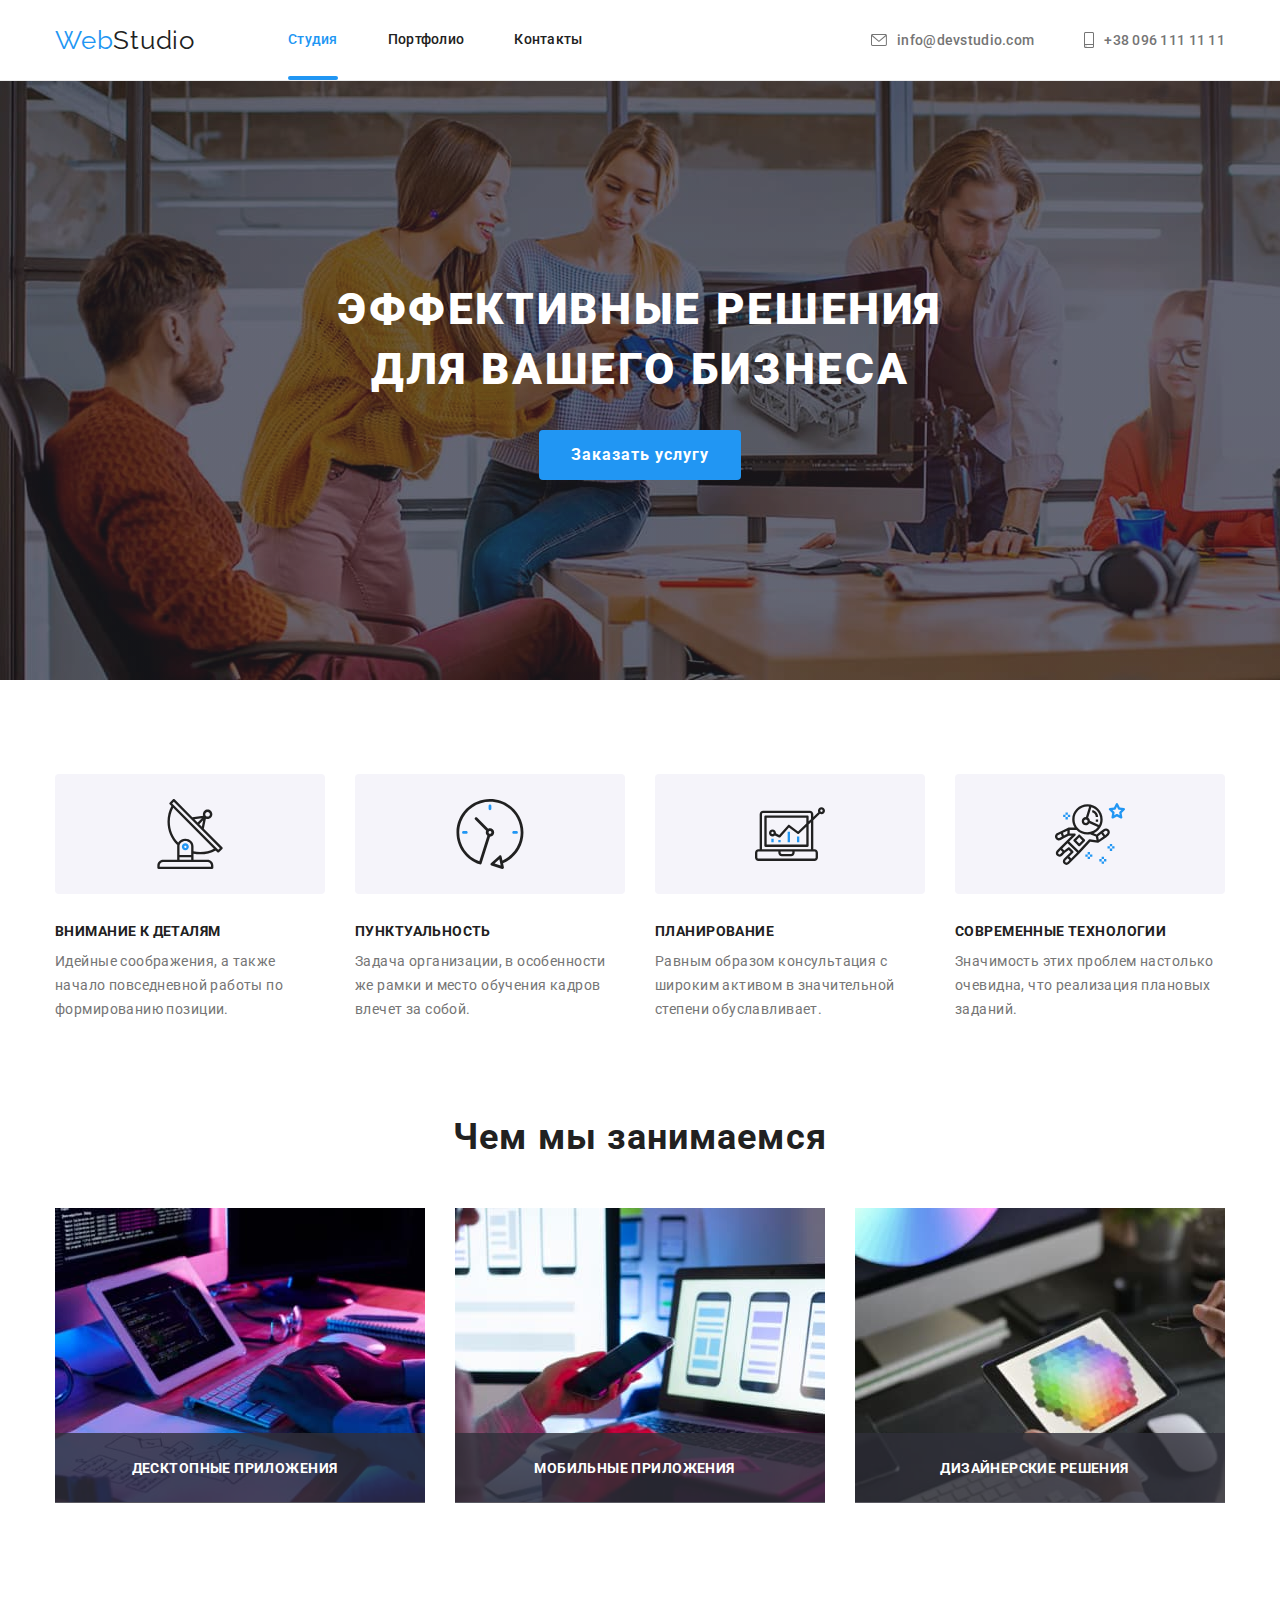
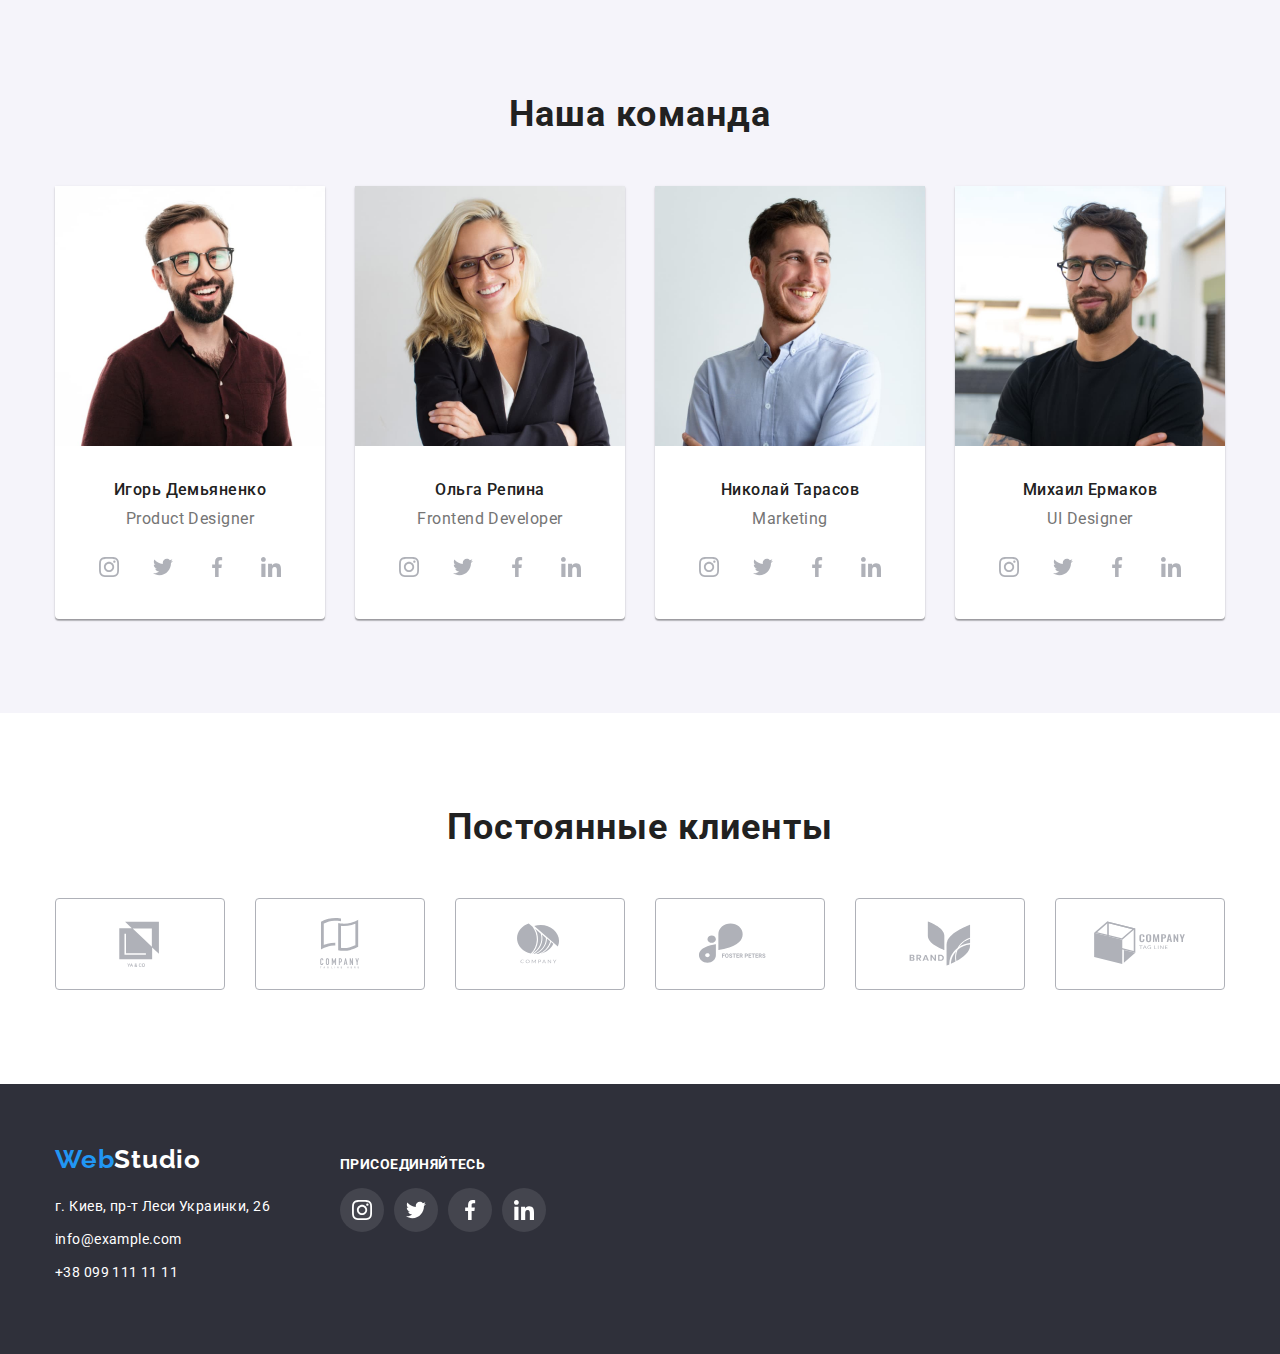
==== index.html @ c2da999d "ДЗ-6 с ДЗ-5" ====
<!DOCTYPE html>
<html lang="ru">

<head>
  <meta charset="UTF-8" />
  <meta http-equiv="X-UA-Compatible" content="IE=edge" />
  <meta name="viewport" content="width=device-width, initial-scale=1.0" />
  <title>Document</title>
  <link rel="preconnect" href="https://fonts.googleapis.com" />
  <link rel="preconnect" href="https://fonts.gstatic.com" crossorigin />
  <link href="https://fonts.googleapis.com/css2?family=Raleway:wght@700&family=Roboto:wght@400;500;700;900&display=swap"
    rel="stylesheet" />
  <link rel="stylesheet"
    href="https://cdnjs.cloudflare.com/ajax/libs/modern-normalize/1.1.0/modern-normalize.min.css" />
  <link rel="stylesheet" href="./css/styles.css" />
</head>

<body class="page">
  <!-- Шапка сайта -->
  <header class="page-header">
    <nav class="container main-nav">
      <a href="./index.html" class="logo">
        <span class="logos">Web</span>Studio</a>
      <ul class="site-nav list">
        <li class="lists"><a href="" class="link current current-line">Студия</a></li>
        <li class="lists">
          <a href="./portfolio.html" class="link">Портфолио</a>
        </li>
        <li class="lists"><a href="" class="link">Контакты</a></li>
      </ul>
      <ul class="contacts list">
        <li class="lists">
          <a href="mailto:info@devstudio.com" class="contact">
            <svg class="email-icon" width="16" height="12">
              <use href="./images/icons.svg?v=2#icon-email"></use>
            </svg>info@devstudio.com
          </a>
        </li>
        <li class="lists">
          <a href="tel:+380961111111" class="contact">
            <svg class="phone-icon" width="10" height="16">
              <use href="./images/icons.svg?v=2#icon-phone"></use>
            </svg>+38 096 111 11 11
          </a>
        </li>
      </ul>
    </nav>
  </header>

  <main class="main">
    <!-- Герой -->
    <section class="hero hero-img">
      <div class="container">
        <h1 class="hero-title">Эффективные решения для вашего бизнеса</h1>
        <button type="button" class="button" data-modal-open>Заказать услугу</button>
      </div>
    </section>
    <!-- Особенности -->
    <section class="section">
      <div class="container">
        <ul class="feature-list list">
          <li class="item">
            <div class="box-icon">
              <svg class="item-icon">
                <use href="./images/icons.svg?v=2#icon-antenna"></use>
              </svg>
            </div>
            <h3 class="title">Внимание к деталям</h3>
            <p class="text">
              Идейные соображения, а также начало повседневной работы по
              формированию позиции.
            </p>
          </li>
          <li class="item">
            <div class="box-icon">
              <svg class="item-icon">
                <use href="./images/icons.svg?v=2#icon-clock"></use>
              </svg>
            </div>
            <h3 class="title">Пунктуальность</h3>
            <p class="text">
              Задача организации, в особенности же рамки и место обучения
              кадров влечет за собой.
            </p>
          </li>
          <li class="item">
            <div class="box-icon">
              <svg class="item-icon">
                <use href="./images/icons.svg?v=2#icon-diagram"></use>
              </svg>
            </div>
            <h3 class="title">Планирование</h3>
            <p class="text">
              Равным образом консультация с широким активом в значительной
              степени обуславливает.
            </p>
          </li>
          <li class="item">
            <div class="box-icon">
              <svg class="item-icon">
                <use href="./images/icons.svg?v=2#icon-astronaut"></use>
              </svg>
            </div>
            <h3 class="title">Современные технологии</h3>
            <p class="text">
              Значимость этих проблем настолько очевидна, что реализация
              плановых заданий.
            </p>
          </li>
        </ul>
      </div>
    </section>
    <!-- Чем мы занимаемся -->
    <section class="section-work">
      <div class="container">
        <h2 class="work">Чем мы занимаемся</h2>
        <ul class="work-list list">
          <li class="img">
            <div class="product-apps">
              <img src="./images/box11.jpg" alt="руки на клавиатуре" width="370" />
              <h3 class="product-apps-text">Десктопные приложения</h3>
            </div>
          </li>
          <li class="img">
            <div class="product-apps">
              <img src="./images/box21.jpg" alt="телефон в руках" width="370" />
              <h3 class="product-apps-text">Мобильные приложения</h3>
            </div>
          </li>
          <li class="img">
            <div class="product-apps">
              <img src="./images/box31.jpg" alt="планшет в руках" width="370" />
              <h3 class="product-apps-text">Дизайнерские решения</h3>
            </div>
          </li>
        </ul>
      </div>
    </section>
    <!-- Наша команда -->
    <section class="user">
      <div class="container">
        <h2 class="galery">Наша команда</h2>
        <ul class="galery-list list">
          <li class="galery-item">
            <img src="./images/teamcard11.jpg" alt="Игорь Демьяненко" width="270" />
            <div class="head">
              <h3 class="headline">Игорь Демьяненко</h3>
              <p class="tagline">Product Designer</p>
              <ul class="social-list list">
                <li class="social-item">
                  <a href="" class="social-link">
                    <svg class="social-icon">
                      <use href="./images/icons.svg?v=2#icon-instagram"></use>
                    </svg>
                  </a>
                </li>
                <li class="social-item">
                  <a href="" class="social-link">
                    <svg class="social-icon">
                      <use href="./images/icons.svg?v=2#icon-twitter"></use>
                    </svg>
                  </a>
                </li>
                <li class="social-item">
                  <a href="" class="social-link">
                    <svg class="social-icon">
                      <use href="./images/icons.svg?v=2#icon-facebook"></use>
                    </svg>
                  </a>
                </li>
                <li class="social-item">
                  <a href="" class="social-link">
                    <svg class="social-icon">
                      <use href="./images/icons.svg?v=2#icon-linkedin"></use>
                    </svg>
                  </a>
                </li>
              </ul>
            </div>
          </li>
          <li class="galery-item">
            <img src="./images/teamcard21.jpg" alt="Ольга Репина" width="270" />
            <div class="head">
              <h3 class="headline">Ольга Репина</h3>
              <p class="tagline">Frontend Developer</p>
              <ul class="social-list list">
                <li class="social-item">
                  <a href="" class="social-link">
                    <svg class="social-icon">
                      <use href="./images/icons.svg?v=2#icon-instagram"></use>
                    </svg>
                  </a>
                </li>
                <li class="social-item">
                  <a href="" class="social-link">
                    <svg class="social-icon">
                      <use href="./images/icons.svg?v=2#icon-twitter"></use>
                    </svg>
                  </a>
                </li>
                <li class="social-item">
                  <a href="" class="social-link">
                    <svg class="social-icon">
                      <use href="./images/icons.svg?v=2#icon-facebook"></use>
                    </svg>
                  </a>
                </li>
                <li class="social-item">
                  <a href="" class="social-link">
                    <svg class="social-icon">
                      <use href="./images/icons.svg?v=2#icon-linkedin"></use>
                    </svg>
                  </a>
                </li>
              </ul>
            </div>
          </li>
          <li class="galery-item">
            <img src="./images/teamcard31.jpg" alt="Николай Тарасов" width="270" />
            <div class="head">
              <h3 class="headline">Николай Тарасов</h3>
              <p class="tagline">Marketing</p>
              <ul class="social-list list">
                <li class="social-item">
                  <a href="" class="social-link">
                    <svg class="social-icon">
                      <use href="./images/icons.svg?v=2#icon-instagram"></use>
                    </svg>
                  </a>
                </li>
                <li class="social-item">
                  <a href="" class="social-link">
                    <svg class="social-icon">
                      <use href="./images/icons.svg?v=2#icon-twitter"></use>
                    </svg>
                  </a>
                </li>
                <li class="social-item">
                  <a href="" class="social-link">
                    <svg class="social-icon">
                      <use href="./images/icons.svg?v=2#icon-facebook"></use>
                    </svg>
                  </a>
                </li>
                <li class="social-item">
                  <a href="" class="social-link">
                    <svg class="social-icon">
                      <use href="./images/icons.svg?v=2#icon-linkedin"></use>
                    </svg>
                  </a>
                </li>
              </ul>
            </div>
          </li>
          <li class="galery-item">
            <img src="./images/teamcard41.jpg" alt="Михаил Ермаков" width="270" />
            <div class="head">
              <h3 class="headline">Михаил Ермаков</h3>
              <p class="tagline">UI Designer</p>
              <ul class="social-list list">
                <li class="social-item">
                  <a href="" class="social-link">
                    <svg class="social-icon">
                      <use href="./images/icons.svg?v=2#icon-instagram"></use>
                    </svg>
                  </a>
                </li>
                <li class="social-item">
                  <a href="" class="social-link">
                    <svg class="social-icon">
                      <use href="./images/icons.svg?v=2#icon-twitter"></use>
                    </svg>
                  </a>
                </li>
                <li class="social-item">
                  <a href="" class="social-link">
                    <svg class="social-icon">
                      <use href="./images/icons.svg?v=2#icon-facebook"></use>
                    </svg>
                  </a>
                </li>
                <li class="social-item">
                  <a href="" class="social-link">
                    <svg class="social-icon">
                      <use href="./images/icons.svg?v=2#icon-linkedin"></use>
                    </svg>
                  </a>
                </li>
              </ul>
            </div>
          </li>
        </ul>
      </div>
    </section>
    <section class="clients">
      <div class="container">
        <h2 class="clients-title">Постоянные клиенты</h2>
        <ul class="clients-list list">
          <li class="clients-item">
            <a href="#" class="clients-link">
              <svg class="clients-icon">
                <use href="./images/icons.svg?v=2#icon-logo1"></use>
              </svg>
            </a>
          </li>
          <li class="clients-item">
            <a href="#" class="clients-link">
              <svg class="clients-icon">
                <use href="./images/icons.svg?v=2#icon-logo2"></use>
              </svg>
            </a>
          </li>
          <li class="clients-item">
            <a href="#" class="clients-link">
              <svg class="clients-icon">
                <use href="./images/icons.svg?v=2#icon-logo3"></use>
              </svg>
            </a>
          </li>
          <li class="clients-item">
            <a href="#" class="clients-link">
              <svg class="clients-icon">
                <use href="./images/icons.svg?v=2#icon-logo4"></use>
              </svg>
            </a>
          </li>
          <li class="clients-item">
            <a href="#" class="clients-link">
              <svg class="clients-icon">
                <use href="./images/icons.svg?v=2#icon-logo5"></use>
              </svg>
            </a>
          </li>
          <li class="clients-item">
            <a href="#" class="clients-link">
              <svg class="clients-icon">
                <use href="./images/icons.svg?v=2#icon-logo6"></use>
              </svg>
            </a>
          </li>
        </ul>
      </div>
    </section>
  </main>

  <footer class="footer-menu">
    <!-- Подвал -->
    <div class="container footer">
      <div class="footer-container">
        <a href="./index.html" class="footer-logo">
          <span class="logos">Web</span>Studio</a>
        <address class="address">
          <ul class="address-list list">
            <li class="address-item">
              <a href="" class="footer-address">г. Киев, пр-т Леси Украинки, 26</a>
            </li>
            <li class="address-item">
              <a href="mailto:info@example.com" class="footer-contact">info@example.com</a>
            </li>
            <li class="address-item">
              <a href="tel:+380991111111" class="footer-contact">+38 099 111 11 11</a>
            </li>
          </ul>
        </address>
      </div>
      <div class="aside">
        <h3 class="aside-title">Присоединяйтесь</h3>
        <ul class="aside-list list">
          <li class="aside-item">
            <a href="#" class="aside-link">
              <svg class="aside-icon">
                <use href="./images/icons.svg?v=2#icon-instagram"></use>
              </svg>
            </a>
          </li>
          <li class="aside-item">
            <a href="#" class="aside-link">
              <svg class="aside-icon">
                <use href="./images/icons.svg?v=2#icon-twitter"></use>
              </svg>
            </a>
          </li>
          <li class="aside-item">
            <a href="#" class="aside-link">
              <svg class="aside-icon">
                <use href="./images/icons.svg?v=2#icon-facebook"></use>
              </svg>
            </a>
          </li>
          <li class="aside-item">
            <a href="#" class="aside-link">
              <svg class="aside-icon">
                <use href="./images/icons.svg?v=2#icon-linkedin"></use>
              </svg>
            </a>
          </li>
        </ul>
      </div>
  </footer>
  <div class="backdrop is-hidden" data-modal>
    <div class="modal">
      <div class="modal-close" data-modal-close>
        <a href="#" class="close-link">
          <svg class="close-icon" width="18" height="18">
            <use href="./images/icons.svg?v=2#icon-close-black">
            </use>
          </svg>
        </a>
      </div>
    </div>
  </div>
  <script src="./js/modal.js"></script>
</body>

</html>
---- css/styles.css ----
.html {
  box-sizing: border-box;
}

a {
  text-decoration: none;
}

*,
*::before,
*::after {
  /* box-sizing: inherit; */
}

:root {
  --primary-text-color: #212121;
  --secondory-text-color: #757575;
  --text-title-color: #ffffff;
  --accent-color: #2196f3;
  --primary-bg-color: #ffffff;
  --secondary-bg-color: #f5f4fa;
  --top-line-bg-color: #ececec;
  --footer-bg-color: #2f303a;
  --box-project-color: #eeeeee;
  --box-klients-color: #afb1b8;
  --first-social-color: #afb1b8;
  --secondary-social-color: #ffffff;
  --background-social-color: #2196f3;
  --footer-social-color: rgba(255, 255, 255, 0.1);
  --feature-bg-color: rgba(47, 48, 58, 0.8);
  --overlay-modal-color: rgba(0, 0, 0, 0.2);
  --project-bg-color: rgba(33, 150, 243, 0.9);
  --close-icon-color: #000000;
}

.page {
  margin: 0;
  padding-top: 80px;
  font-family: Roboto, sans-serif;
  color: var(--primary-text-color);
}

.container {
  display: block;
  width: 1200px;
  padding-left: 15px;
  padding-right: 15px;
  margin: 0 auto;
}

h1,
h2,
h3,
h4,
h5,
h6,
p,
ul {
  margin-top: 0;
  margin-bottom: 0;
}

button {
  cursor: pointer;
}

.list {
  padding: 0;
  margin: 0;
  list-style: none;
}

/* CSS для imdex.html */

/* Шапка сайта */

.page-header {
  position: fixed;
  width: 100%;
  top: 0;
  left: 0;
  min-height: 80px;
  background-color: var(--primary-bg-color);
  z-index: 1;
}

.main-nav {
  display: flex;
  align-items: center;
}

.logo {
  font-family: Raleway;
  font-size: 26px;
  line-height: 1.19;
  letter-spacing: 0.03em;
  color: var(--primary-text-color);
}

.logos {
  color: var(--accent-color);
}

.site-nav {
  display: flex;
  margin-left: 93px;
}

.site-nav .lists:last-child {
  margin-right: 0;
}

.site-nav .lists + .lists {
  margin-left: 50px;
}

.link {
  position: relative;
}

.link.current-line::after {
  position: absolute;
  left: 0;
  bottom: 0;
  content: "";
  width: 100%;
  height: 4px;
  background-color: var(--accent-color);
  border-radius: 2px;
}

.site-nav .link {
  display: block;
  padding-top: 32px;
  padding-bottom: 32px;

  font-weight: 500;
  font-size: 14px;
  line-height: 1.14;
  letter-spacing: 0.02em;
  color: var(--primary-text-color);

  transition: color 250ms cubic-bezier(0.4, 0, 0.2, 1);
}

.site-nav .link:hover,
.site-nav .link:focus {
  color: var(--accent-color);
}

.site-nav .link.current {
  color: var(--accent-color);
}

.contacts {
  display: flex;
  position: relative;
  align-items: center;
  margin-left: auto;
}

.contacts .lists + .lists {
  margin-left: 50px;
}

.contacts .contact {
  font-weight: 500;
  font-size: 14px;
  line-height: 16px;
  letter-spacing: 0.02em;
  color: var(--secondory-text-color);
}

.email-icon,
.phone-icon {
  margin-right: 10px;
}

.contact {
  display: flex;
  align-items: center;
  justify-content: center;
  fill: var(--secondory-text-color);
  padding: 32px 0px;

  transition: color fill 250ms cubic-bezier(0.4, 0, 0.2, 1),
    fill 250ms cubic-bezier(0.4, 0, 0.2, 1);
}

.contact + .contact {
  margin-right: 10px;
}

.contacts .contact:hover,
.contacts .contact:focus {
  color: var(--accent-color);
}

.contact:hover .email-icon,
.contact:hover .phone-icon,
.contact:focus .email-icon,
.contact:focus .phone-icon {
  fill: var(--accent-color);
}

.page-header {
  border-bottom: 1px solid var(--top-line-bg-color);
}

/* Герой */

.hero {
  padding-top: 200px;
  padding-bottom: 200px;
  text-align: center;
  background-color: var(--footer-bg-color);
  color: var(--text-title-color);
}

.hero-img {
  position: relative;
  display: block;
  max-width: 1600px;
  min-height: 600px;
  margin-right: auto;
  margin-left: auto;
  background: linear-gradient(
      to right,
      rgba(47, 48, 58, 0.4),
      rgba(47, 48, 58, 0.4)
    ),
    url("../images/hero.jpg");
}

.hero-title {
  margin: 0 auto;
  margin-bottom: 30px;
  width: 696px;
  font-weight: 900;
  font-size: 44px;
  line-height: 1.36;
  letter-spacing: 0.06em;
  text-transform: uppercase;
  color: var(--text-title-color);
}

.button {
  display: inline-block;
  border-radius: 4px;
  border: transparent;
  padding: 10px 32px;

  font-family: Roboto;
  font-weight: bold;
  font-size: 16px;
  line-height: 1.9;

  align-items: center;
  text-align: center;
  letter-spacing: 0.06em;
  color: var(--text-title-color);
  background-color: var(--accent-color);
  cursor: pointer;
}

/* Особенности */

.section {
  padding-top: 94px;
  padding-bottom: 94px;
}

.box-icon {
  display: inline-flex;
  justify-content: center;
  align-items: center;
  width: 270px;
  height: 120px;
  background-color: var(--secondary-bg-color);
  background-repeat: no-repeat;
  margin-bottom: 30px;
  border-radius: 4px;
}

.item-icon {
  width: 70px;
  height: 70px;
}

.title {
  margin-bottom: 10px;

  font-style: normal;
  font-weight: bold;
  font-size: 14px;
  line-height: 1.14;
  letter-spacing: 0.03em;
  text-transform: uppercase;
  color: var(--primary-text-color);
}

.text {
  font-style: normal;
  font-weight: normal;
  font-size: 14px;
  line-height: 1.71;
  letter-spacing: 0.03em;
  color: var(--secondory-text-color);
}

.feature-list {
  display: flex;
}

.item {
  width: 270px;
}

.feature-list .item + .item {
  margin-left: 30px;
}

.feature-list .title {
  color: var(--primary-text-color);
}

.feature-list .text {
  color: var(--secondory-text-color);
}
/* Чем мы занимаемся */

.section-work {
  padding-bottom: 94px;
}

.work {
  margin-bottom: 50px;

  font-weight: bold;
  font-size: 36px;
  line-height: 1.17;
  text-align: center;
  letter-spacing: 0.03em;
}

.section-work .work {
  color: var(--primary-text-color);
}

.work-list {
  display: flex;
  justify-content: space-between;
}

.product-apps {
  position: relative;
}

.product-apps::before {
  position: absolute;
  content: "";
  width: 370px;
  height: 70px;
  bottom: 1%;
  background-color: var(--feature-bg-color);
}

.product-apps-text {
  position: absolute;
  bottom: -8%;
  right: 15%;
  width: 270px;
  height: 70px;
  font-weight: bold;
  font-size: 14px;
  line-height: 16px;
  text-align: center;
  letter-spacing: 0.03em;
  text-transform: uppercase;
  color: var(--text-title-color);
}

/* Наша команда */

.user {
  padding-top: 94px;
  padding-bottom: 94px;
  background-color: var(--secondary-bg-color);
}

.galery {
  margin-bottom: 50px;
  font-weight: bold;
  font-size: 36px;
  line-height: 1.16;
  text-align: center;
  letter-spacing: 0.03em;
}

.galery-list {
  display: flex;
  justify-content: space-between;
}

.user .galery {
  color: var(--primary-text-color);
}

.galery-item {
  margin-left: 30px;
  box-shadow: 0px 1px 3px rgba(0, 0, 0, 0.12), 0px 1px 1px rgba(0, 0, 0, 0.14),
    0px 2px 1px rgba(0, 0, 0, 0.2);
  border-radius: 0px 0px 4px 4px;
  background-color: var(--primary-bg-color);
}

.galery-item:nth-last-child(4n) {
  margin-left: 0;
}

.head {
  padding-top: 30px;
}

.headline {
  margin-bottom: 10px;
  font-weight: 500;
  font-size: 16px;
  line-height: 1.19;
  text-align: center;
  letter-spacing: 0.03em;
}

.tagline {
  font-weight: normal;
  font-size: 16px;
  line-height: 1.19;
  text-align: center;
  letter-spacing: 0.03em;
  color: var(--secondory-text-color);
}

.social-list {
  display: flex;
  justify-content: center;
  padding-top: 16px;
  padding-bottom: 30px;
}

.social-item + .social-item {
  margin-left: 10px;
}

.social-link {
  width: 44px;
  height: 44px;
  border-radius: 50%;
  display: flex;
  align-items: center;
  justify-content: center;
  fill: var(--first-social-color);

  transition: fill 250ms cubic-bezier(0.4, 0, 0.2, 1),
    background-color 250ms cubic-bezier(0.4, 0, 0.2, 1);
}

.social-icon {
  width: 20px;
  height: 20px;
}

.social-link:hover,
.social-link:focus {
  background-color: var(--background-social-color);
}

.social-link:hover .social-icon,
.social-link:focus .social-icon {
  fill: var(--secondary-social-color);
}

/* Наши клиенты */

.clients {
  padding-top: 94px;
  padding-bottom: 94px;
}

.clients-title {
  margin-bottom: 50px;
  font-weight: bold;
  font-size: 36px;
  line-height: 1.16;
  text-align: center;
  letter-spacing: 0.03em;
}

.clients-list {
  display: flex;
  position: relative;
  justify-content: space-between;
}

.clients-link {
  display: inline-flex;
  justify-content: center;
  padding: 16px 32px;
  width: 170px;
  height: 92px;
  border-radius: 4px;
  border: 1px solid var(--box-klients-color);
  fill: var(--box-klients-color);

  transition: fill 250ms cubic-bezier(0.4, 0, 0.2, 1),
    border 250ms cubic-bezier(0.4, 0, 0.2, 1);
}

.clients-link {
  margin-left: 30px;
}

.clients-link:last-child {
  margin-left: 0;
}

.clients-link:hover,
.clients-link:focus {
  fill: var(--accent-color);
  border: 1px solid var(--accent-color);
}

/* Подвал */

.footer-menu {
  padding-top: 60px;
  padding-bottom: 60px;
  background-color: var(--footer-bg-color);
}

.footer-logo {
  display: inline-block;
  margin-bottom: 20px;
}

.footer-logo {
  font-family: Raleway;
  font-weight: bold;
  font-size: 26px;
  line-height: 1.19;
  letter-spacing: 0.03em;
  color: var(--primary-text-color);
  color: var(--text-title-color);
}

.address-item {
  margin-bottom: 9px;
}

.address-list {
  margin-right: 70px;
}

.footer-address {
  font-style: normal;
  font-weight: normal;
  font-size: 14px;
  line-height: 1.71;
  letter-spacing: 0.03em;
  color: var(--text-title-color);

  transition: color 250ms cubic-bezier(0.4, 0, 0.2, 1);
}

.footer-contact {
  margin-bottom: 60px;

  font-weight: normal;
  font-style: normal;
  font-size: 14px;
  line-height: 1.71;
  letter-spacing: 0.03em;
  color: var(--text-title-color);

  transition: color 250ms cubic-bezier(0.4, 0, 0.2, 1);
}

.address-list .footer-address:focus,
.address-list .footer-address:hover {
  color: var(--accent-color);
}

.address-list .footer-contact:focus,
.address-list .footer-contact:hover {
  color: var(--accent-color);
}

.footer {
  display: flex;
}

.aside {
  display: block;
  padding-top: 12px;
}

.aside-title {
  font-weight: bold;
  font-size: 14px;
  line-height: 16px;
  letter-spacing: 0.03em;
  text-transform: uppercase;
  color: var(--text-title-color);
}

.aside-list {
  display: flex;
  padding-top: 16px;
}

.aside-item + .aside-item {
  margin-left: 10px;
}

.aside-link {
  display: flex;
  width: 44px;
  height: 44px;
  border-radius: 50%;
  align-items: center;
  justify-content: center;
  fill: var(--secondary-social-color);
  background-color: var(--footer-social-color);

  transition: background-color 250ms cubic-bezier(0.4, 0, 0.2, 1),
    fill 250ms cubic-bezier(0.4, 0, 0.2, 1);
}

.aside-icon {
  width: 20px;
  height: 20px;
}

.aside-link:hover,
.aside-link:focus {
  background-color: var(--background-social-color);
}

.aside-link:hover .aside-icon,
.aside-link:focus .aside-icon {
  fill: var(--secondary-social-color);
}

/* CSS для portfolio.html */

/* Кнопки */

.buttons {
  padding-top: 94px;
  padding-bottom: 94px;
}

.buttons-title-hidden {
  position: absolute;
  white-space: nowrap;
  width: 1px;
  height: 1px;
  overflow: hidden;
  border: 0;
  padding: 0;
  clip: rect(0 0 0 0);
  clip-path: inset(50%);
  margin: -1px;
}

.button-items {
  display: flex;
  justify-content: center;
  margin-bottom: 50px;

  transition: box-shadow 250ms cubic-bezier(0.4, 0, 0.2, 1);
}

.button-items .button-item + .button-item {
  margin-left: 8px;
}

.button.primery {
  padding: 6px 22px;

  font-style: normal;
  font-weight: 500;
  font-size: 16px;
  line-height: 1.6;
  text-align: center;
  letter-spacing: 0.03em;

  transition: color 250ms cubic-bezier(0.4, 0, 0.2, 1),
    background-color 250ms cubic-bezier(0.4, 0, 0.2, 1);
}

.button.primery {
  color: var(--primary-text-color);
  background-color: var(--secondary-bg-color);
}

.button.primery:hover,
.button.primery:focus {
  color: var(--text-title-color);
  background-color: var(--accent-color);
}

.button-item:hover {
  box-shadow: 0px 4px 4px rgba(0, 0, 0, 0.25);
}

/* Наши работы */

.project-list {
  display: flex;
  flex-wrap: wrap;
}

.project-item {
  position: relative;
  width: 370px;
  border: 1px solid var(--box-project-color);
  margin-right: 30px;
  margin-bottom: 30px;

  transition: box-shadow 250ms cubic-bezier(0.4, 0, 0.2, 1);
}

.project-item:hover {
  box-shadow: 0px 1px 1px rgba(0, 0, 0, 0.12), 0px 4px 4px rgba(0, 0, 0, 0.06),
    1px 4px 6px rgba(0, 0, 0, 0.16);
}

.project-after-item {
  padding-top: 20px;
  padding-bottom: 20px;
  padding-left: 24px;
}

.project-item:nth-child(3n) {
  margin-right: 0;
}

.project-item:nth-last-child(-n + 3) {
  margin-bottom: 0;
}

.project-solution {
  position: relative;
  overflow: hidden;
}

.project-text {
  position: absolute;
  display: inline-block;
  top: 0;
  left: 0;
  padding: 63px 24px;
  font-weight: normal;
  font-size: 18px;
  line-height: 1.56;
  letter-spacing: 0.03em;
  color: var(--text-title-color);
  background-color: var(--background-social-color);
  height: 294px;
  transform: translateY(100%);
  transition: transform 250ms cubic-bezier(0.4, 0, 0.2, 1);
  overflow: auto;
}

.project-solution:hover .project-text {
  transform: translateY(0);
}

.caption {
  margin-bottom: 9px;

  font-weight: bold;
  font-size: 18px;
  line-height: 2;
  font-style: normal;
  letter-spacing: 0.06em;
  color: var(--primary-text-color);
}

.lead {
  font-weight: normal;
  font-size: 16px;
  line-height: 1.9;
  letter-spacing: 0.03em;
  color: var(--secondory-text-color);
}

.backdrop {
  position: fixed;
  top: 0;
  left: 0;
  width: 100%;
  height: 100%;
  background-color: var(--overlay-modal-color);

  opacity: 1;
  transition: opacity 250ms cubic-bezier(0.4, 0, 0.2, 1);
}

.backdrop.is-hidden {
  opacity: 0;
  pointer-events: none;
}

.backdrop.is-hidden .modal {
  transform: translate(-50%, -50%) scale(0.9);
}

.modal {
  position: absolute;
  top: 50%;
  left: 50%;
  min-height: 581px;
  min-width: 528px;
  padding: 8px;
  border-radius: 4px;
  background-color: var(--primary-bg-color);

  transform: translate(-50%, -50%) scale(1);
  transition: transform 250ms cubic-bezier(0.4, 0, 0.2, 1);
}

.close-link {
  position: absolute;
  display: flex;
  width: 18px;
  height: 18px;
  margin-left: 490px;
  fill: var(--close-icon-color);
  border: 1px solid rgba(0, 0, 0, 0.1);
  border-radius: 50%;
}
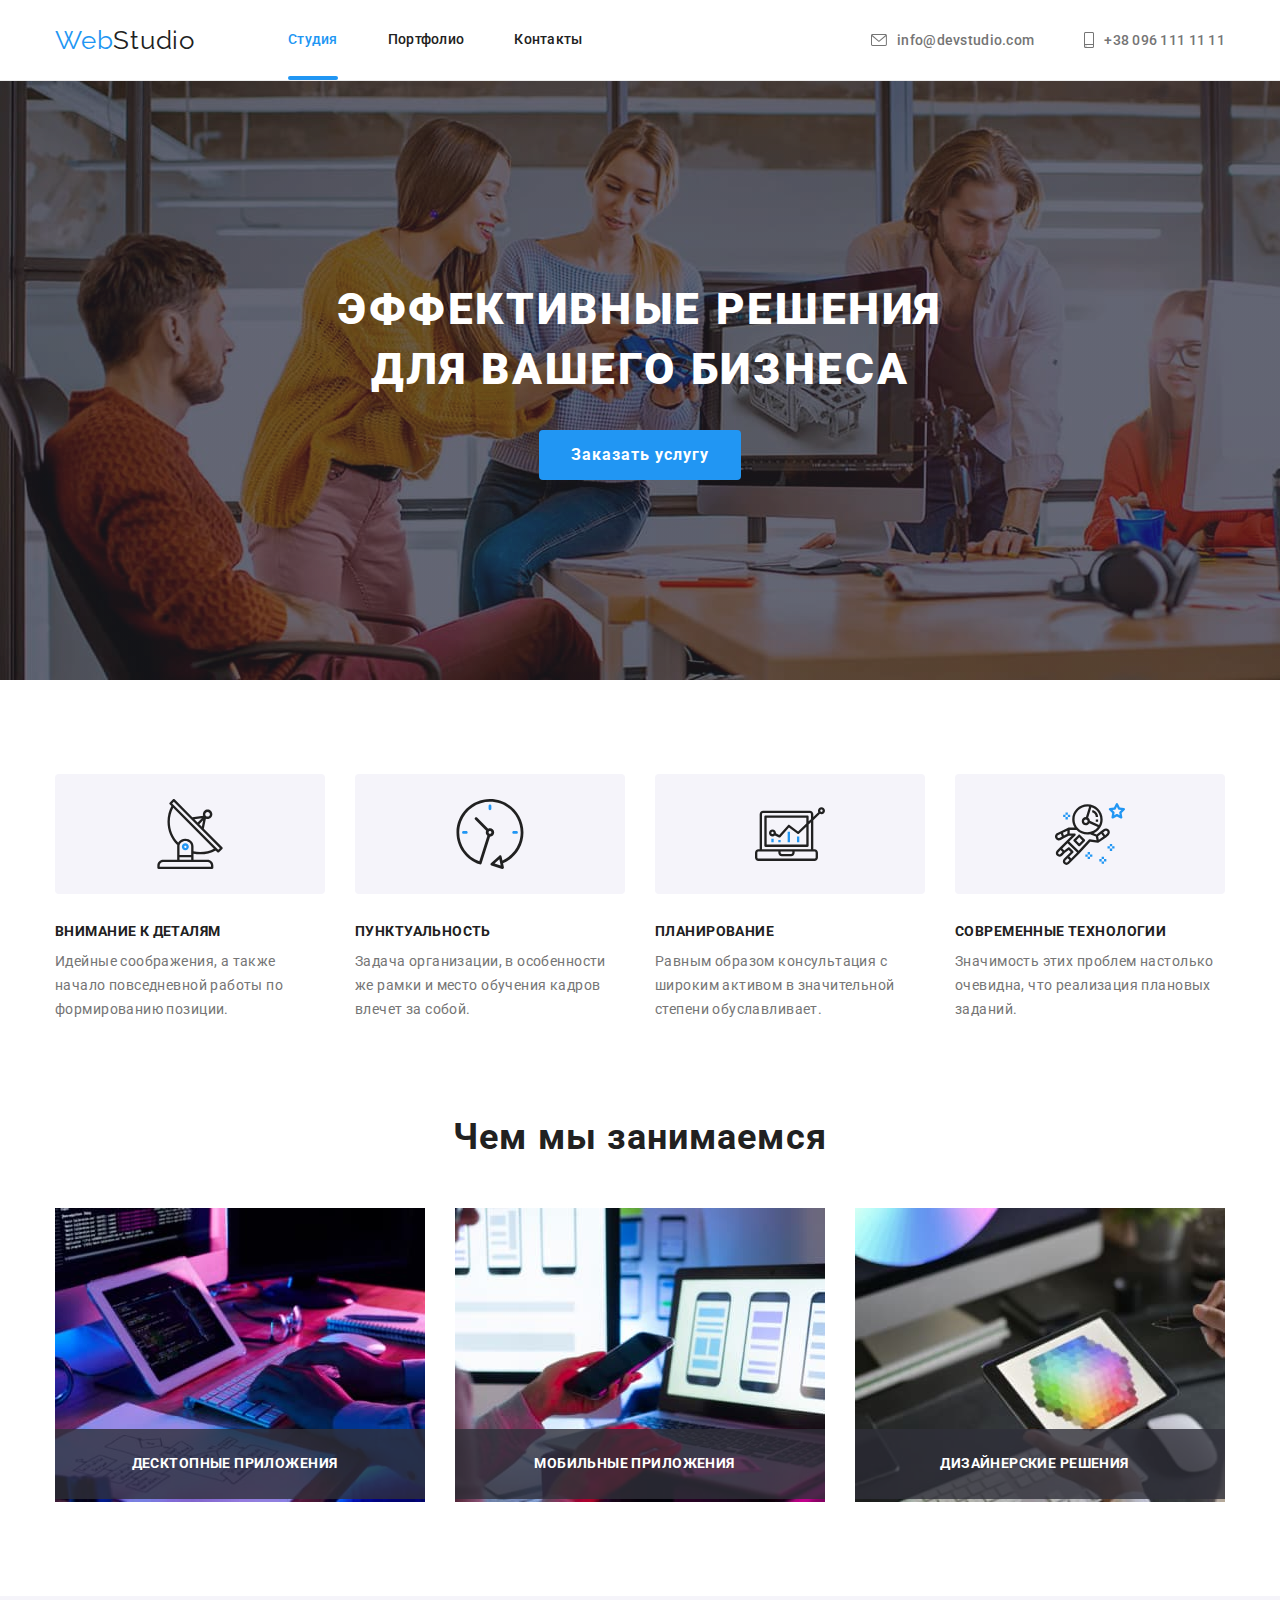
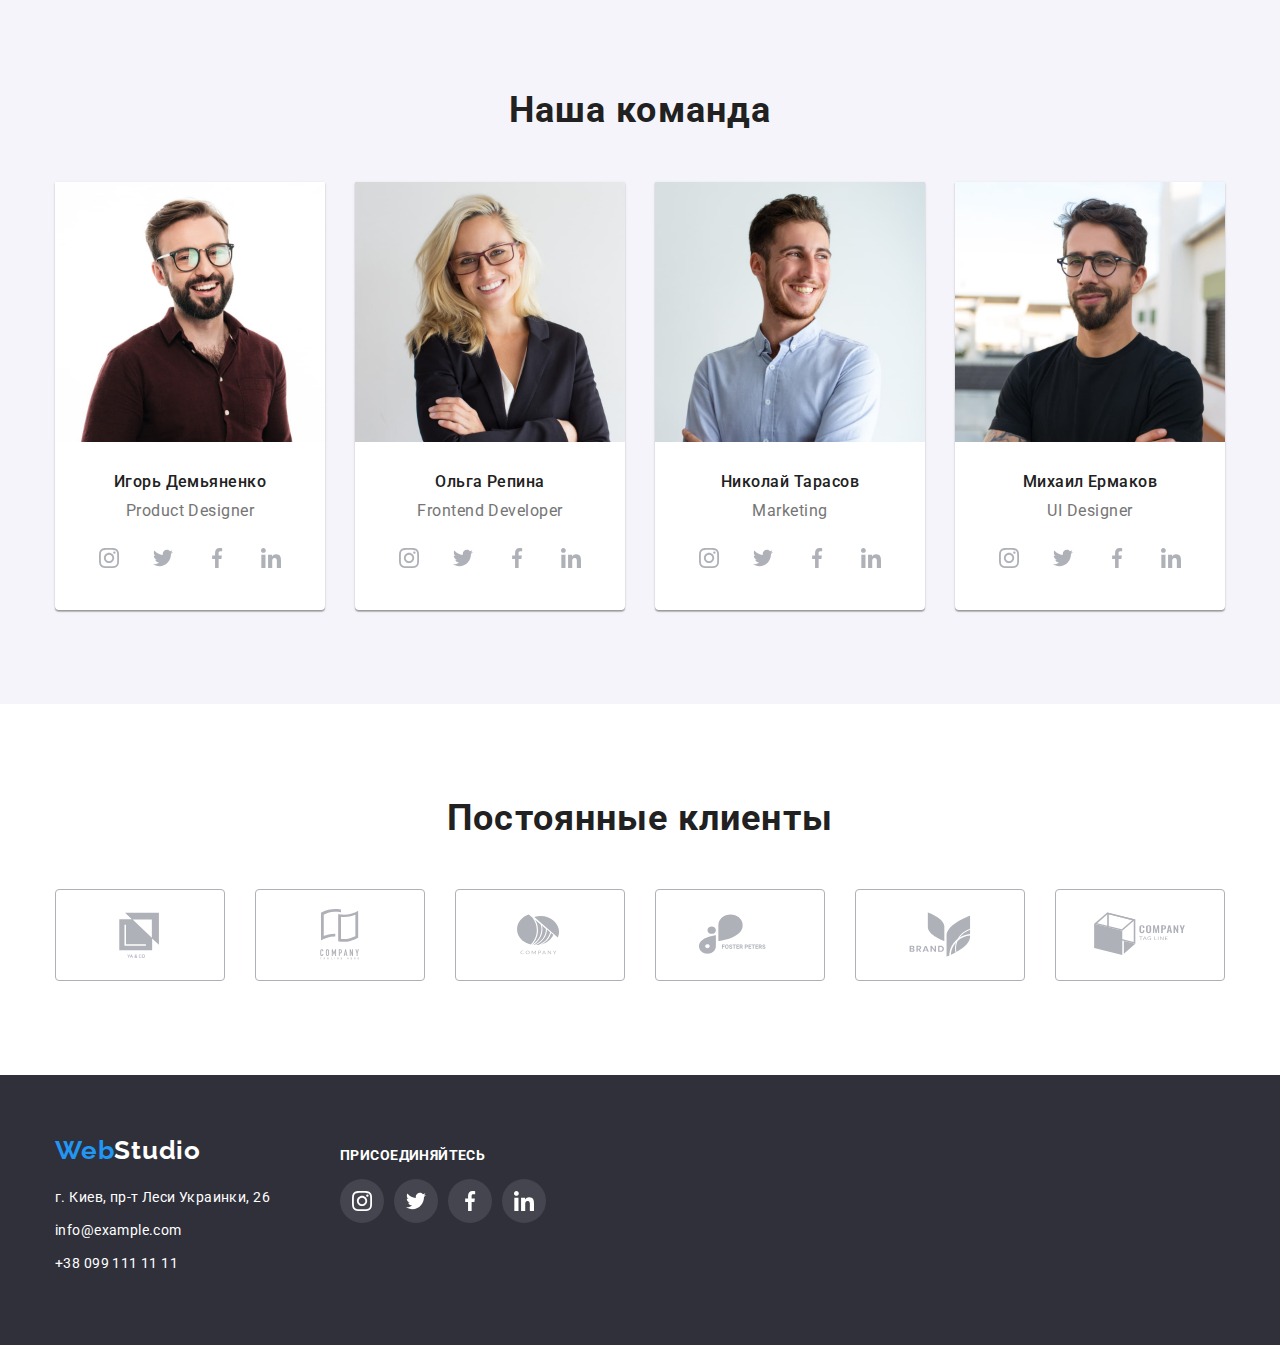
==== commit 16e1eceb: "ДЗ-6 модалка" ====
--- a/index.html
+++ b/index.html
@@ -407,6 +407,24 @@
           </svg>
         </a>
       </div>
+      <form class="js-speker-form">
+        <label for="name">Имя</label>
+        <input type="text" name="user-name" id="name" />
+
+        <label for="tel">Телефон</label>
+        <input type="tel" name="tel" id="tel" />
+
+        <label for="mail">Почта</label>
+        <input type="mail" name="mail" id="mail" />
+
+        <label for="comment">Комментарий</label>
+        <textarea name="comment" id="comment" cols="30" rows="10"></textarea>
+
+        <label for="policy">Соглашаюсь с рассылкой и принимаю Условия договора</label>
+        <input type="checkbox" name="policy" id="policy" />
+
+        <button type="submit">Отправить</button>
+      </form>
     </div>
   </div>
   <script src="./js/modal.js"></script>
--- a/css/styles.css
+++ b/css/styles.css
@@ -64,6 +64,10 @@
   cursor: pointer;
 }
 
+img {
+  display: block;
+}
+
 .list {
   padding: 0;
   margin: 0;
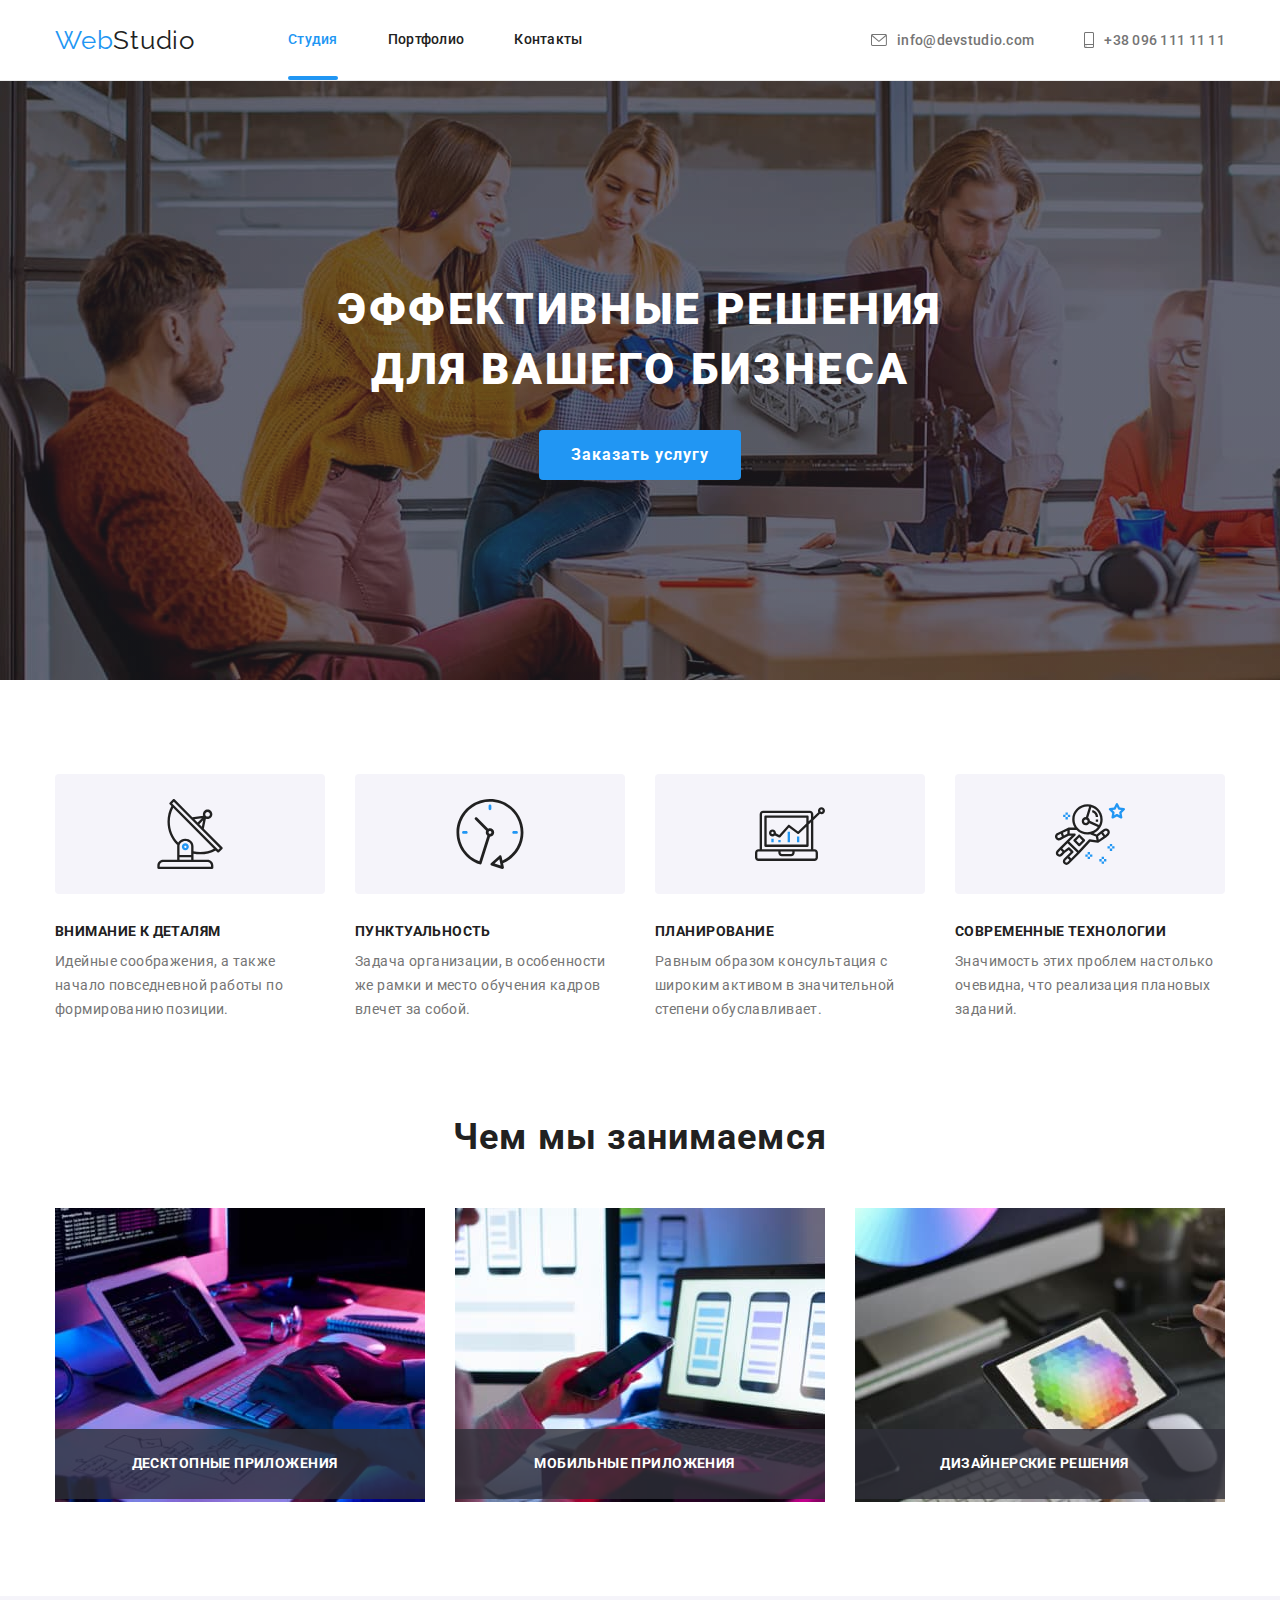
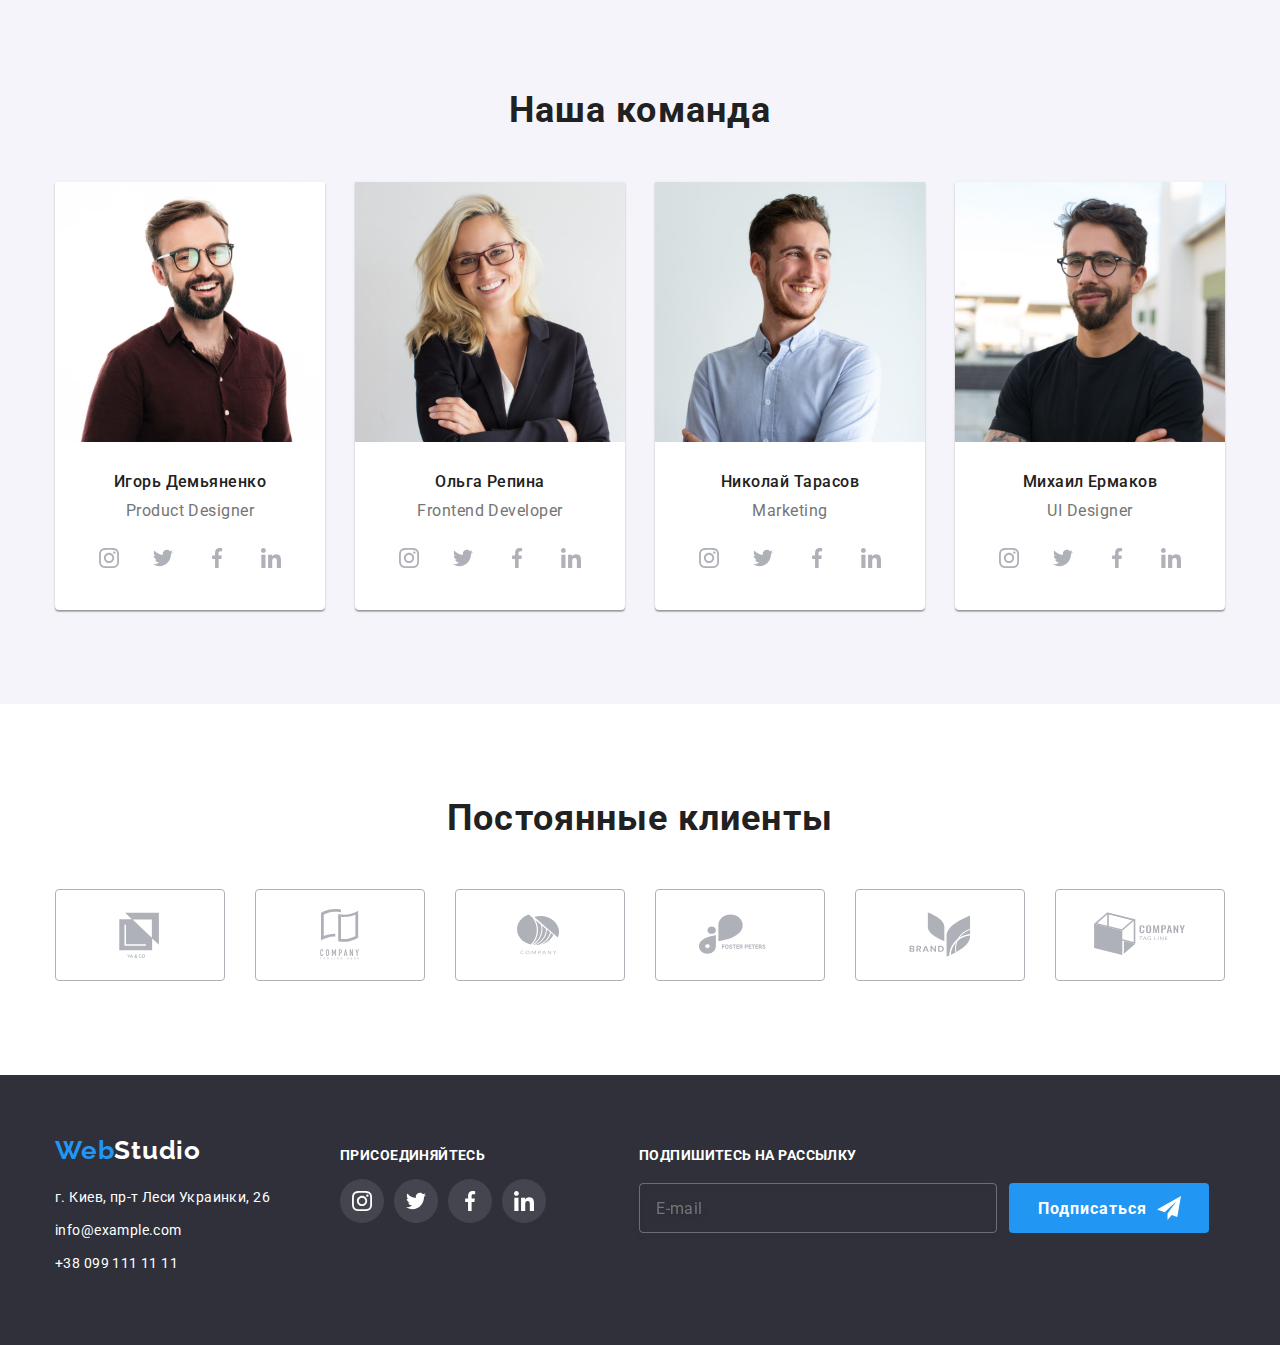
==== commit e8e8dbd0: "ДЗ-финал1" ====
--- a/index.html
+++ b/index.html
@@ -396,34 +396,77 @@
           </li>
         </ul>
       </div>
+      <div class="footer-middle">
+        <h3 class="middle-title">Подпишитесь на рассылку</h3>
+        <form action="middle-form">
+          <div class="middle-field">
+            <label class="middle-label" for="user-email"></label>
+            <input type="text" class="middle-input" name="user-email" placeholder="E-mail" minlength="2"
+              id="user-email" />
+            <div class="middle-submit">
+              <button type="submit" class="button-middle">
+                <svg class="middle-icon" width="24" heidht="24">
+                  <use href="./images/icons.svg?v=2#icon-iconsend"></use>
+                </svg>Подписаться</button>
+            </div>
+          </div>
+        </form>
+      </div>
   </footer>
   <div class="backdrop is-hidden" data-modal>
     <div class="modal">
       <div class="modal-close" data-modal-close>
-        <a href="#" class="close-link">
+        <button type="button" class="close-link">
           <svg class="close-icon" width="18" height="18">
             <use href="./images/icons.svg?v=2#icon-close-black">
             </use>
           </svg>
-        </a>
-      </div>
-      <form class="js-speker-form">
-        <label for="name">Имя</label>
-        <input type="text" name="user-name" id="name" />
-
-        <label for="tel">Телефон</label>
-        <input type="tel" name="tel" id="tel" />
-
-        <label for="mail">Почта</label>
-        <input type="mail" name="mail" id="mail" />
-
-        <label for="comment">Комментарий</label>
-        <textarea name="comment" id="comment" cols="30" rows="10"></textarea>
-
-        <label for="policy">Соглашаюсь с рассылкой и принимаю Условия договора</label>
-        <input type="checkbox" name="policy" id="policy" />
-
-        <button type="submit">Отправить</button>
+        </button>
+      </div>
+      <p class="modal-title">Оставьте свои данные, мы вам перезвоним</p>
+      <form action="modal-form">
+        <div class="modal-field">
+          <label class="modal-label" for="user-name">Имя</label>
+          <div class="input-wrapper">
+            <input type="text" class="modal-input" name="user-name" required minlength="2" id="user-name" />
+            <svg class="modal-icon" width="18" height="18">
+              <use href="./images/icons.svg?v=2#icon-person-black"></use>
+            </svg>
+          </div>
+        </div>
+        <div class="modal-field">
+          <label class="modal-label" for="user-tel">Телефон</label>
+          <div class="input-wrapper">
+            <input type="text" class="modal-input" name="user-tel" required minlength="2" id="user-tel" />
+            <svg class="modal-icon" width="18" height="18">
+              <use href="./images/icons.svg?v=2#icon-phone-black"></use>
+            </svg>
+          </div>
+        </div>
+        <div class="modal-field">
+          <label class="modal-label" for="user-email">Почта</label>
+          <div class="input-wrapper">
+            <input type="text" class="modal-input" name="user-email" required minlength="2" id="user-email" />
+            <svg class="modal-icon" width="18" height="18">
+              <use href="./images/icons.svg?v=2#icon-email-black"></use>
+            </svg>
+          </div>
+        </div>
+        <div class="modal-field">
+          <label class="modal-label" for="user-text">Комментарий</label>
+          <textarea name="user-text" id="user-text" class="modal-text"></textarea>
+        </div>
+        <div class="modal-field policy">
+          <input type="checkbox" name="policy" id="policy" class="modal-check visually-hidden" />
+          <label for="policy" class="modal-check-text">
+            <span>
+              <svg class="check-icon" width="16" height="15">
+                <use href="./images/icons.svg?v=2#icon-icon-check"></use>
+              </svg>
+            </span>
+            Соглашаюсь с рассылкой и принимаю <a href="#" class="check-policy">Условия договора</a></label>
+        </div>
+        <button type="submit" class="button-modal">Отправить</button>
       </form>
     </div>
   </div>
--- a/css/styles.css
+++ b/css/styles.css
@@ -17,6 +17,7 @@
   --secondory-text-color: #757575;
   --text-title-color: #ffffff;
   --accent-color: #2196f3;
+  --accent-shadow-color: rgba(0, 0, 0, 0.15);
   --primary-bg-color: #ffffff;
   --secondary-bg-color: #f5f4fa;
   --top-line-bg-color: #ececec;
@@ -74,6 +75,18 @@
   list-style: none;
 }
 
+.visually-hidden {
+  position: absolute;
+  white-space: nowrap;
+  width: 1px;
+  height: 1px;
+  overflow: hidden;
+  border: 0;
+  padding: 0;
+  clip: rect(0 0 0 0);
+  clip-path: inset(50%);
+  margin: -1px;
+}
 /* CSS для imdex.html */
 
 /* Шапка сайта */
@@ -265,6 +278,7 @@
   color: var(--text-title-color);
   background-color: var(--accent-color);
   cursor: pointer;
+  box-shadow: 0px 4px 4px var(--accent-shadow);
 }
 
 /* Особенности */
@@ -605,9 +619,11 @@
 .aside {
   display: block;
   padding-top: 12px;
-}
-
-.aside-title {
+  margin-right: 93px;
+}
+
+.aside-title,
+.middle-title {
   font-weight: bold;
   font-size: 14px;
   line-height: 16px;
@@ -652,6 +668,72 @@
 .aside-link:hover .aside-icon,
 .aside-link:focus .aside-icon {
   fill: var(--secondary-social-color);
+}
+
+.middle-title {
+  padding-top: 12px;
+  margin-bottom: 20px;
+}
+
+.button-middle {
+  display: flex;
+  flex-direction: row-reverse;
+  padding: 10px 62px 10px 29px;
+}
+
+.button-middle {
+  display: flex;
+  align-items: center;
+  text-align: center;
+  font-weight: bold;
+  font-size: 16px;
+  line-height: 1.85;
+  border-radius: 4px;
+  border: transparent;
+  letter-spacing: 0.06em;
+  color: var(--text-title-color);
+  background-color: var(--accent-color);
+  position: relative;
+  width: 200px;
+  height: 50px;
+  margin-right: 10px;
+  box-sizing: border-box;
+}
+
+.middle-field {
+  display: flex;
+}
+
+.middle-submit {
+  position: relative;
+}
+
+.middle-icon {
+  position: absolute;
+  right: 28px;
+  top: 50%;
+  transform: translateY(-50%);
+}
+
+.middle-input {
+  font-size: 16px;
+  line-height: 20px;
+  width: 358px;
+  height: 50px;
+  margin-right: 12px;
+  padding-left: 16px;
+  border-radius: 5px;
+  outline: none;
+  letter-spacing: 0.03em;
+  color: rgba(255, 255, 255, 0.6);
+  border: 1px solid rgba(255, 255, 255, 0.3);
+  box-sizing: border-box;
+  filter: drop-shadow(0px 4px 4px rgba(0, 0, 0, 0.15));
+  border-radius: 4px;
+  background-color: transparent;
+
+  transition: color 250ms cubic-bezier(0.4, 0, 0.2, 1) border 250ms
+    cubic-bezier(0.4, 0, 0.2, 1) filter 250ms cubic-bezier(0.4, 0, 0.2, 1);
 }
 
 /* CSS для portfolio.html */
@@ -698,8 +780,8 @@
   text-align: center;
   letter-spacing: 0.03em;
 
-  transition: color 250ms cubic-bezier(0.4, 0, 0.2, 1),
-    background-color 250ms cubic-bezier(0.4, 0, 0.2, 1);
+  transition: color 250ms cubic-bezier(0.4, 0, 0.2, 1) background-color 250ms
+    cubic-bezier(0.4, 0, 0.2, 1);
 }
 
 .button.primery {
@@ -772,6 +854,7 @@
   background-color: var(--background-social-color);
   height: 294px;
   transform: translateY(100%);
+
   transition: transform 250ms cubic-bezier(0.4, 0, 0.2, 1);
   overflow: auto;
 }
@@ -803,8 +886,8 @@
   position: fixed;
   top: 0;
   left: 0;
-  width: 100%;
-  height: 100%;
+  width: 100vw;
+  height: 100vh;
   background-color: var(--overlay-modal-color);
 
   opacity: 1;
@@ -826,7 +909,7 @@
   left: 50%;
   min-height: 581px;
   min-width: 528px;
-  padding: 8px;
+  padding: 40px;
   border-radius: 4px;
   background-color: var(--primary-bg-color);
 
@@ -834,13 +917,160 @@
   transition: transform 250ms cubic-bezier(0.4, 0, 0.2, 1);
 }
 
+.button-modal {
+  font-weight: bold;
+  font-size: 16px;
+  line-height: 1.85;
+  padding: 10px 55px 10px 56px;
+  display: flex;
+  align-items: center;
+  text-align: center;
+  border-radius: 4px;
+  border: transparent;
+  letter-spacing: 0.06em;
+  color: var(--text-title-color);
+  background-color: var(--accent-color);
+  margin-left: 130px;
+}
+
 .close-link {
   position: absolute;
   display: flex;
+  justify-content: center;
+  align-items: center;
+  width: 30px;
+  height: 30px;
+  top: 8px;
+  right: 8px;
+  border-radius: 50%;
+  fill: var(--close-icon-color);
+  background-color: transparent;
+  border: 1px solid rgba(0, 0, 0, 0.1);
+
+  transition: fill 250ms cubic-bezier(0.4, 0, 0.2, 1);
+}
+
+.close-icon {
   width: 18px;
   height: 18px;
-  margin-left: 490px;
-  fill: var(--close-icon-color);
-  border: 1px solid rgba(0, 0, 0, 0.1);
-  border-radius: 50%;
-}
+}
+
+.close-link:focus .close-icon {
+  fill: var(--accent-color);
+}
+
+.modal-title {
+  margin-bottom: 12px;
+  font-weight: bold;
+  font-size: 20px;
+  line-height: 23px;
+  text-align: center;
+  letter-spacing: 0.03em;
+  color: #212121;
+}
+
+.modal-field {
+  margin-bottom: 10px;
+}
+
+.modal-label {
+  font-weight: normal;
+  font-size: 12px;
+  line-height: 1.67;
+  letter-spacing: 0.01em;
+  color: #757575;
+}
+
+.input-wrapper {
+  position: relative;
+}
+
+.modal-input:focus {
+  border-color: var(--accent-color);
+}
+
+.modal-input:focus + .modal-icon {
+  fill: var(--accent-color);
+}
+
+.modal-input,
+.modal-text {
+  width: 100%;
+  height: 40px;
+  border-radius: 5px;
+  outline: none;
+  border: 1px solid rgba(33, 33, 33, 0.2);
+  background-color: transparent;
+  padding-left: 42px;
+  padding-right: 20px;
+
+  transition: border color 250ms cubic-bezier(0.4, 0, 0.2, 1) fill 250ms
+    cubic-bezier(0.4, 0, 0.2, 1);
+}
+
+.modal-text {
+  height: 100px;
+  padding-bottom: 10px;
+  padding-top: 10px;
+  margin-bottom: 10px;
+  resize: none;
+}
+
+.modal-icon {
+  position: absolute;
+  left: 15px;
+  top: 20px;
+  transform: translateY(-50%);
+}
+
+.modal-check-text {
+  font-weight: normal;
+  font-size: 14px;
+  line-height: 1.71;
+  letter-spacing: 0.03em;
+  margin-bottom: 20px;
+  color: #757575;
+}
+
+.check-icon {
+  position: absolute;
+  fill: transparent;
+}
+
+.policy {
+  margin-bottom: 40px;
+}
+
+.modal-check-text {
+  padding-left: 20px;
+}
+
+.modal-check-text span {
+  font-size: 14px;
+  line-height: 1.71;
+  letter-spacing: 0.03em;
+  width: 15px;
+  height: 15px;
+  border: 2px solid #303030;
+  border-radius: 2px;
+  margin-right: 5px;
+
+  display: inline-flex;
+  align-items: centcenter;
+  justify-content: center;
+  color: #757575;
+}
+
+.check-policy {
+  text-decoration: underline;
+  color: var(--accent-color);
+}
+
+.modal-check:checked + .modal-check-text span {
+  background-color: var(--accent-color);
+  border: none;
+}
+
+.modal-check:checked + .modal-check-text svg {
+  fill: #ffffff;
+}
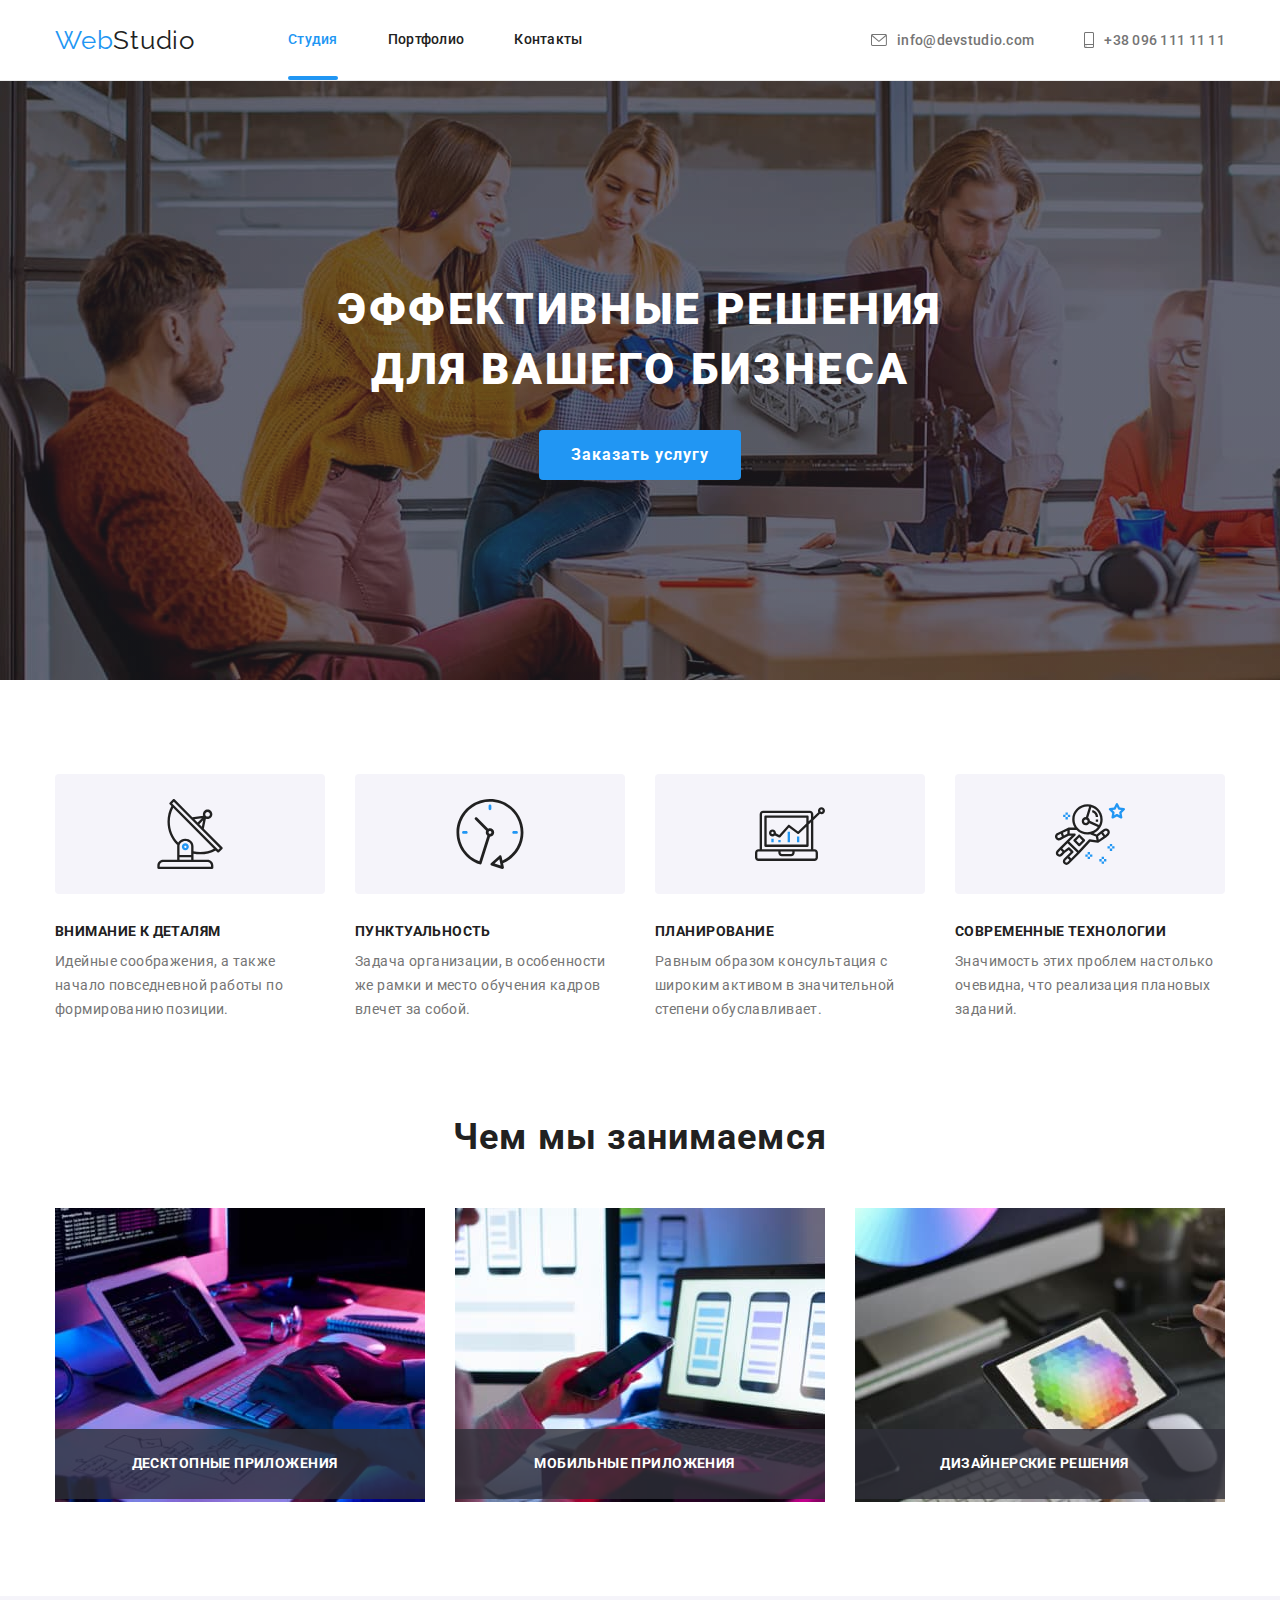
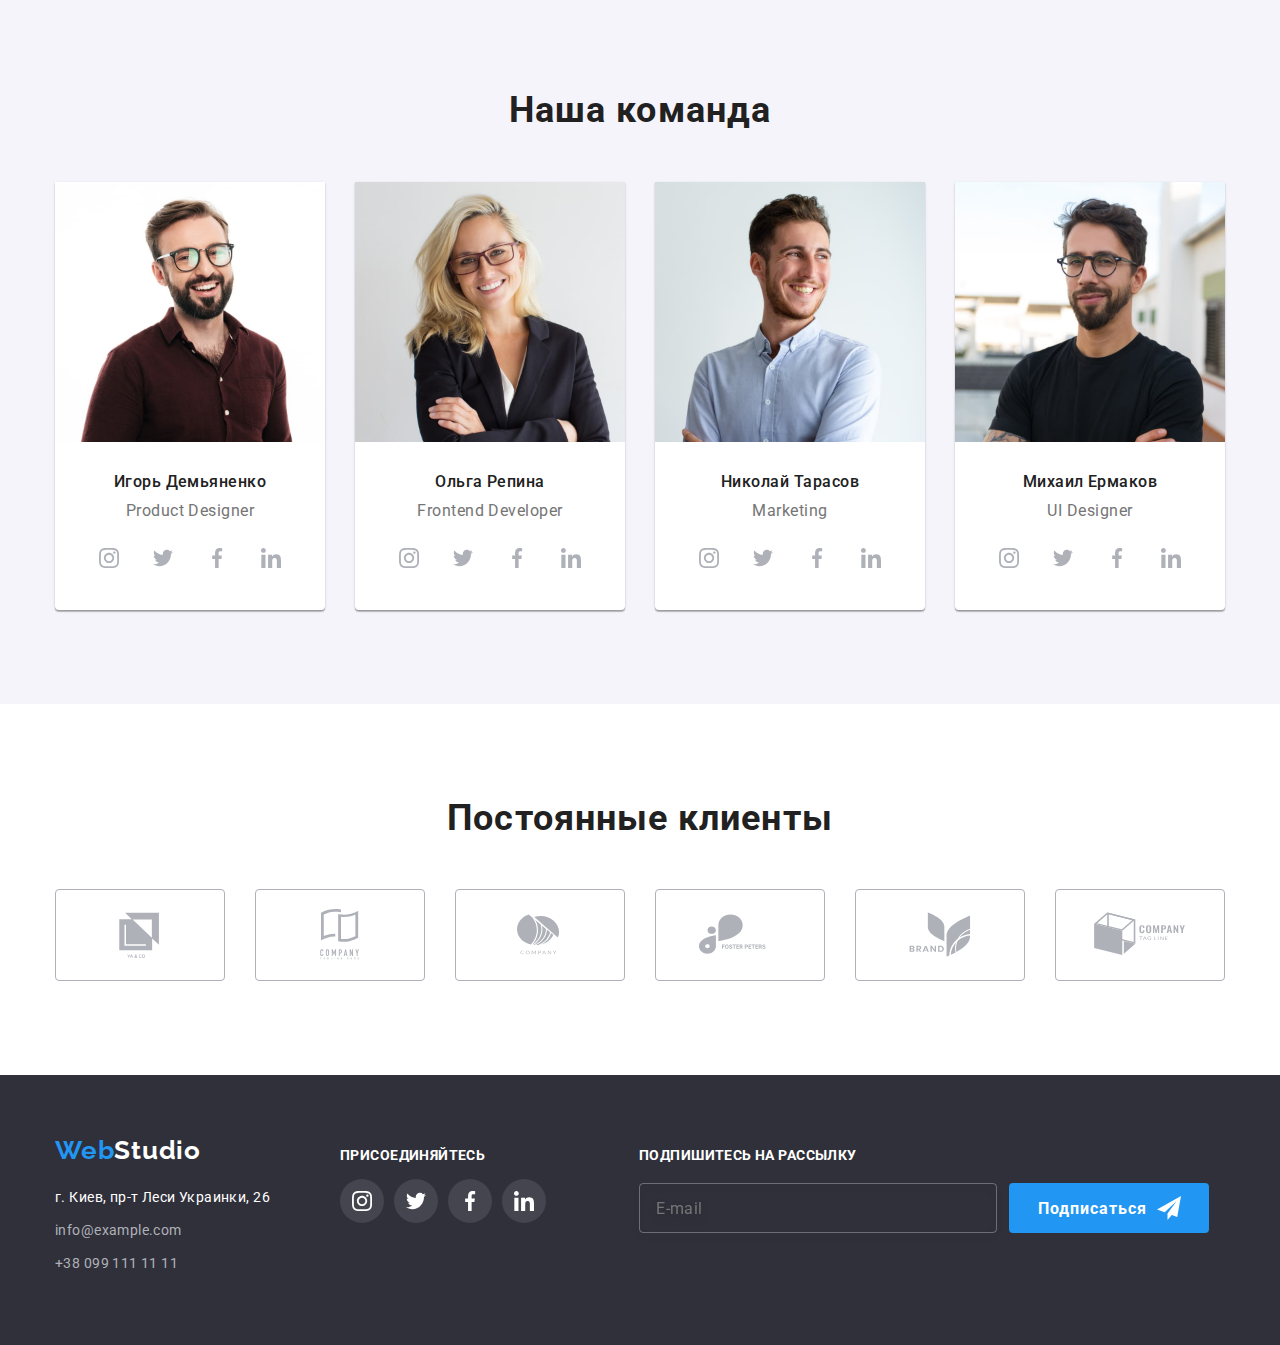
==== commit 3ae2c0d6: "ДЗ-6 Финал2" ====
--- a/index.html
+++ b/index.html
@@ -454,7 +454,7 @@
         </div>
         <div class="modal-field">
           <label class="modal-label" for="user-text">Комментарий</label>
-          <textarea name="user-text" id="user-text" class="modal-text"></textarea>
+          <textarea name="user-text" placeholder="Введите текст" id="user-text" class="modal-text"></textarea>
         </div>
         <div class="modal-field policy">
           <input type="checkbox" name="policy" id="policy" class="modal-check visually-hidden" />
--- a/css/styles.css
+++ b/css/styles.css
@@ -28,6 +28,7 @@
   --secondary-social-color: #ffffff;
   --background-social-color: #2196f3;
   --footer-social-color: rgba(255, 255, 255, 0.1);
+  --footer-contact-color: color:  rgba(255, 255, 255, 0.6);
   --feature-bg-color: rgba(47, 48, 58, 0.8);
   --overlay-modal-color: rgba(0, 0, 0, 0.2);
   --project-bg-color: rgba(33, 150, 243, 0.9);
@@ -584,7 +585,7 @@
   font-size: 14px;
   line-height: 1.71;
   letter-spacing: 0.03em;
-  color: var(--text-title-color);
+  color: var(--secondary-social-color);
 
   transition: color 250ms cubic-bezier(0.4, 0, 0.2, 1);
 }
@@ -597,7 +598,7 @@
   font-size: 14px;
   line-height: 1.71;
   letter-spacing: 0.03em;
-  color: var(--text-title-color);
+  color: var(--first-social-color);
 
   transition: color 250ms cubic-bezier(0.4, 0, 0.2, 1);
 }
@@ -931,6 +932,9 @@
   color: var(--text-title-color);
   background-color: var(--accent-color);
   margin-left: 130px;
+  box-shadow: 0px 1px 3px rgba(0, 0, 0, 0.12), 0px 1px 1px rgba(0, 0, 0, 0.14),
+    0px 2px 1px rgba(0, 0, 0, 0.2);
+  border-radius: 4px;
 }
 
 .close-link {
@@ -955,7 +959,7 @@
   height: 18px;
 }
 
-.close-link:focus .close-icon {
+.close-link:hover .close-icon {
   fill: var(--accent-color);
 }
 
@@ -1013,6 +1017,7 @@
   padding-bottom: 10px;
   padding-top: 10px;
   margin-bottom: 10px;
+  padding-left: 16px;
   resize: none;
 }
 
